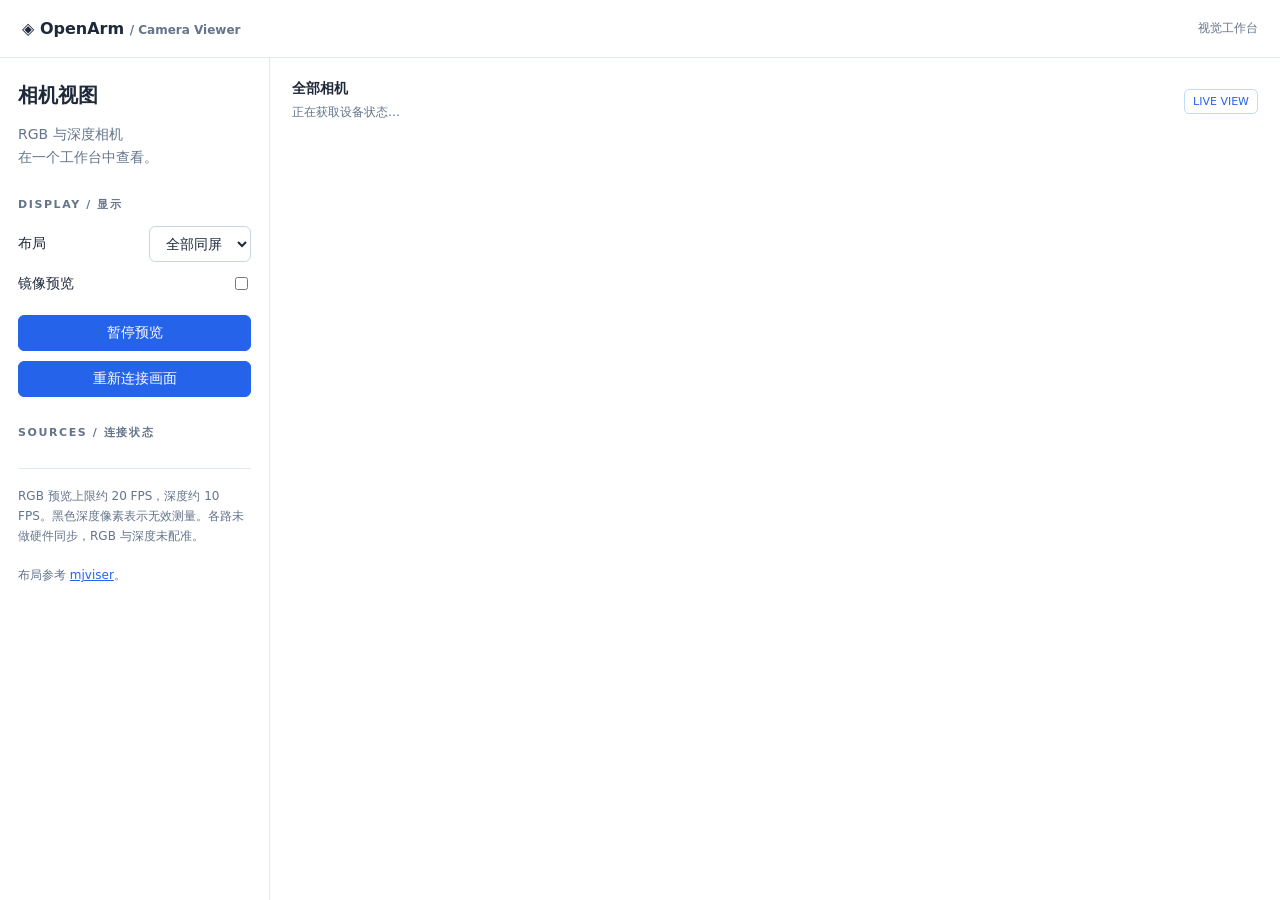
==== src/openarm_video/static/index.html @ 5cef9f57 "feat(video): add reusable RGB and depth capture library" ====
<!doctype html>
<html lang="zh-CN">
<head>
<meta charset="utf-8"><meta name="viewport" content="width=device-width, initial-scale=1">
<title>OpenArm · Camera Viewer</title>
<style>
:root{color-scheme:light;font-family:Inter,system-ui,-apple-system,"Segoe UI",sans-serif;color:#1e293b;background:#ffffff;font-size:14px}*{box-sizing:border-box}body{margin:0}button,select{font:inherit;color:inherit;background:#ffffff;border:1px solid #cbd5e1;border-radius:6px;padding:8px 12px;cursor:pointer}button{background:#2563eb;color:#ffffff;border-color:#2563eb}button:hover{background:#1d4ed8}button:focus-visible,select:focus-visible{outline:2px solid #779fff;outline-offset:3px}header{height:58px;border-bottom:1px solid #e2e8f0;display:flex;align-items:center;justify-content:space-between;padding:0 22px;background:#ffffff}header strong{font-size:16px}header span{color:#64748b;font-size:12px}.shell{display:grid;grid-template-columns:270px 1fr;min-height:calc(100vh - 58px)}aside{padding:24px 18px;background:#ffffff;border-right:1px solid #e2e8f0}h1{font-size:20px;margin:0 0 8px}p{color:#64748b;line-height:1.65}h2{font-size:11px;text-transform:uppercase;letter-spacing:1.6px;color:#64748b;margin:28px 0 14px}.field{display:flex;align-items:center;justify-content:space-between;gap:10px;margin:12px 0}.field select{max-width:146px}aside button{width:100%;margin-top:10px}input{accent-color:#2563eb}.source{display:flex;align-items:center;justify-content:space-between;margin:20px 0;gap:8px}.status{font-size:12px;color:#64748b}.status[data-online=true]{color:#15803d}.status:before{content:'●';margin-right:6px}.hint{font-size:12px;border-top:1px solid #e2e8f0;padding-top:18px;margin-top:28px}main{padding:22px;min-width:0;background:#ffffff}.toolbar{display:flex;align-items:center;justify-content:space-between;margin-bottom:20px}.toolbar p{margin:5px 0 0;font-size:12px}.tag{font-size:11px;border:1px solid #bfdbfe;border-radius:5px;padding:5px 8px;color:#2563eb}.grid{display:grid;grid-template-columns:repeat(2,minmax(0,1fr));gap:18px}.card{border:1px solid #e2e8f0;border-radius:9px;overflow:hidden;background:#ffffff;min-width:0}.card.head{grid-column:1 / -1;max-width:100%}.card header{height:45px;padding:0 14px;background:#ffffff}.card header strong{font-size:13px}.card button{font-size:12px;padding:4px 9px}.viewport{position:relative;background:#ffffff;aspect-ratio:16/9;display:grid;place-items:center;overflow:hidden}.head .viewport{aspect-ratio:4/3;max-height:47vh}.viewport img{height:100%;width:100%;object-fit:contain;position:absolute;inset:0}.placeholder{z-index:1;color:#64748b;background:#f1f5f9;padding:12px 20px;border-radius:6px;pointer-events:none}.card footer{display:flex;justify-content:space-between;padding:10px 14px;color:#64748b;font-size:11px}.grid.single{grid-template-columns:1fr}.grid.single .viewport{max-height:72vh}.card[hidden]{display:none}.card:fullscreen{width:100%;height:100%;display:flex;flex-direction:column}.card:fullscreen .viewport{flex:1;max-height:none}.muted{color:#64748b}.error{color:#a16207}a{color:#2563eb}@media(min-width:1450px){.grid{grid-template-columns:repeat(2,minmax(0,1fr))}.card.head{grid-column:1;grid-row:1 / 3}.head .viewport{max-height:none;height:calc(100% - 79px)}}@media(max-width:850px){.shell{grid-template-columns:1fr}aside{border-right:0;border-bottom:1px solid #e2e8f0;padding:16px}aside h2,aside .hint{display:none}.source{display:inline-flex;margin:12px 18px 0 0}.field{display:inline-flex;margin-right:18px}aside button{width:auto}h1{font-size:18px}.grid{grid-template-columns:1fr}.card.head{grid-column:auto}.head .viewport{max-height:none}main{padding:14px}header span{display:none}}

.card.head{grid-column:auto;grid-row:auto}.head .viewport,.depth .viewport{aspect-ratio:4/3;max-height:none;height:auto}
input[type=number]{width:95px;padding:7px;border:1px solid #cbd5e1;border-radius:6px;font:inherit}
.download{display:block;background:#2563eb;color:white;text-align:center;padding:10px;border-radius:6px;text-decoration:none}.download:hover{background:#1d4ed8}
#depth-stats{font-size:12px}.scale{height:7px;background:linear-gradient(to right,#7a0403,#f9ba38,#a4fc3c,#1bcfd4,#466be3,#30123b)}
.viewport img[hidden],.placeholder[hidden]{display:none}.card:fullscreen .viewport{height:100%;max-height:none}

#simulation{background:#fff3cd;color:#744d00;padding:12px 22px;font-weight:700;border-bottom:1px solid #f0cf73}.viewport{aspect-ratio:var(--aspect,16/9)}
</style>
</head>
<body>
<header><strong>◈ OpenArm <span> / Camera Viewer</span></strong><span>视觉工作台</span></header>
<div id="simulation" hidden>SIMULATION · 模拟画面，不是实体相机</div>
<div class="shell">
<aside><h1>相机视图</h1><p>RGB 与深度相机<br>在一个工作台中查看。</p>
<h2>Display / 显示</h2>
<label class="field">布局<select id="layout"><option value="all">全部同屏</option></select></label>
<label class="field">镜像预览<input type="checkbox" id="mirror"></label>
<button id="pause">暂停预览</button><button id="reconnect">重新连接画面</button>
<h2>Sources / 连接状态</h2><div id="sources" aria-live="polite"></div>
<section id="depth-controls" hidden><h2>Depth / 深度</h2>
<label class="field">深度相机<select id="depth-source"></select></label>
<label class="field">近端（米）<input id="near" type="number" min="0" max="19.9" step="0.1" value="0.3"></label>
<label class="field">远端（米）<input id="far" type="number" min="0.1" max="20" step="0.1" value="4"></label>
<a class="download" href="/depth.png?raw=1">下载原始深度图</a>
<p id="depth-stats" aria-live="polite">等待深度数据…</p></section>
<p class="hint">RGB 预览上限约 20 FPS，深度约 10 FPS。黑色深度像素表示无效测量。各路未做硬件同步，RGB 与深度未配准。<br><br>布局参考 <a href="https://github.com/mujocolab/mjviser" target="_blank" rel="noreferrer">mjviser</a>。</p>
</aside>
<main><div class="toolbar"><div><strong id="view-title">全部相机</strong><p id="summary" role="status">正在获取设备状态…</p></div><span class="tag" id="mode">LIVE VIEW</span></div><div class="grid" id="grid"></div></main>
</div>
<script src="/static/viewer.js" defer></script>
</body></html>
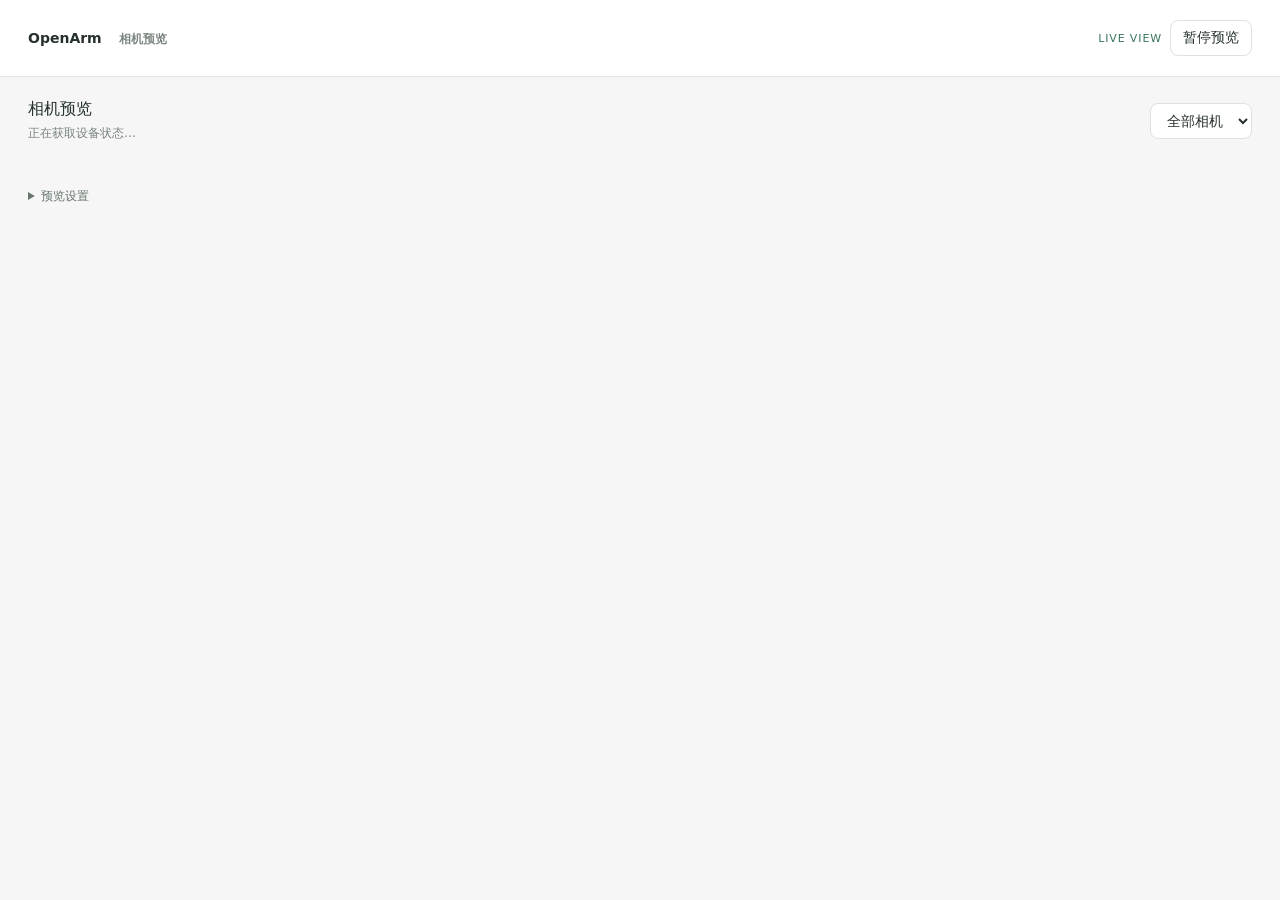
==== commit 521c48fb: "feat(video): simplify standalone camera preview" ====
--- a/src/openarm_video/static/index.html
+++ b/src/openarm_video/static/index.html
@@ -2,38 +2,20 @@
 <html lang="zh-CN">
 <head>
 <meta charset="utf-8"><meta name="viewport" content="width=device-width, initial-scale=1">
-<title>OpenArm · Camera Viewer</title>
+<title>OpenArm · 相机</title>
 <style>
-:root{color-scheme:light;font-family:Inter,system-ui,-apple-system,"Segoe UI",sans-serif;color:#1e293b;background:#ffffff;font-size:14px}*{box-sizing:border-box}body{margin:0}button,select{font:inherit;color:inherit;background:#ffffff;border:1px solid #cbd5e1;border-radius:6px;padding:8px 12px;cursor:pointer}button{background:#2563eb;color:#ffffff;border-color:#2563eb}button:hover{background:#1d4ed8}button:focus-visible,select:focus-visible{outline:2px solid #779fff;outline-offset:3px}header{height:58px;border-bottom:1px solid #e2e8f0;display:flex;align-items:center;justify-content:space-between;padding:0 22px;background:#ffffff}header strong{font-size:16px}header span{color:#64748b;font-size:12px}.shell{display:grid;grid-template-columns:270px 1fr;min-height:calc(100vh - 58px)}aside{padding:24px 18px;background:#ffffff;border-right:1px solid #e2e8f0}h1{font-size:20px;margin:0 0 8px}p{color:#64748b;line-height:1.65}h2{font-size:11px;text-transform:uppercase;letter-spacing:1.6px;color:#64748b;margin:28px 0 14px}.field{display:flex;align-items:center;justify-content:space-between;gap:10px;margin:12px 0}.field select{max-width:146px}aside button{width:100%;margin-top:10px}input{accent-color:#2563eb}.source{display:flex;align-items:center;justify-content:space-between;margin:20px 0;gap:8px}.status{font-size:12px;color:#64748b}.status[data-online=true]{color:#15803d}.status:before{content:'●';margin-right:6px}.hint{font-size:12px;border-top:1px solid #e2e8f0;padding-top:18px;margin-top:28px}main{padding:22px;min-width:0;background:#ffffff}.toolbar{display:flex;align-items:center;justify-content:space-between;margin-bottom:20px}.toolbar p{margin:5px 0 0;font-size:12px}.tag{font-size:11px;border:1px solid #bfdbfe;border-radius:5px;padding:5px 8px;color:#2563eb}.grid{display:grid;grid-template-columns:repeat(2,minmax(0,1fr));gap:18px}.card{border:1px solid #e2e8f0;border-radius:9px;overflow:hidden;background:#ffffff;min-width:0}.card.head{grid-column:1 / -1;max-width:100%}.card header{height:45px;padding:0 14px;background:#ffffff}.card header strong{font-size:13px}.card button{font-size:12px;padding:4px 9px}.viewport{position:relative;background:#ffffff;aspect-ratio:16/9;display:grid;place-items:center;overflow:hidden}.head .viewport{aspect-ratio:4/3;max-height:47vh}.viewport img{height:100%;width:100%;object-fit:contain;position:absolute;inset:0}.placeholder{z-index:1;color:#64748b;background:#f1f5f9;padding:12px 20px;border-radius:6px;pointer-events:none}.card footer{display:flex;justify-content:space-between;padding:10px 14px;color:#64748b;font-size:11px}.grid.single{grid-template-columns:1fr}.grid.single .viewport{max-height:72vh}.card[hidden]{display:none}.card:fullscreen{width:100%;height:100%;display:flex;flex-direction:column}.card:fullscreen .viewport{flex:1;max-height:none}.muted{color:#64748b}.error{color:#a16207}a{color:#2563eb}@media(min-width:1450px){.grid{grid-template-columns:repeat(2,minmax(0,1fr))}.card.head{grid-column:1;grid-row:1 / 3}.head .viewport{max-height:none;height:calc(100% - 79px)}}@media(max-width:850px){.shell{grid-template-columns:1fr}aside{border-right:0;border-bottom:1px solid #e2e8f0;padding:16px}aside h2,aside .hint{display:none}.source{display:inline-flex;margin:12px 18px 0 0}.field{display:inline-flex;margin-right:18px}aside button{width:auto}h1{font-size:18px}.grid{grid-template-columns:1fr}.card.head{grid-column:auto}.head .viewport{max-height:none}main{padding:14px}header span{display:none}}
-
-.card.head{grid-column:auto;grid-row:auto}.head .viewport,.depth .viewport{aspect-ratio:4/3;max-height:none;height:auto}
-input[type=number]{width:95px;padding:7px;border:1px solid #cbd5e1;border-radius:6px;font:inherit}
-.download{display:block;background:#2563eb;color:white;text-align:center;padding:10px;border-radius:6px;text-decoration:none}.download:hover{background:#1d4ed8}
-#depth-stats{font-size:12px}.scale{height:7px;background:linear-gradient(to right,#7a0403,#f9ba38,#a4fc3c,#1bcfd4,#466be3,#30123b)}
-.viewport img[hidden],.placeholder[hidden]{display:none}.card:fullscreen .viewport{height:100%;max-height:none}
-
-#simulation{background:#fff3cd;color:#744d00;padding:12px 22px;font-weight:700;border-bottom:1px solid #f0cf73}.viewport{aspect-ratio:var(--aspect,16/9)}
+:root{color-scheme:light;font-family:Inter,system-ui,-apple-system,"Segoe UI",sans-serif;color:#26312e;background:#f5f6f5;font-size:14px}*{box-sizing:border-box}[hidden]{display:none!important}body{margin:0}button,select,input{font:inherit}button,select{color:inherit;background:#fff;border:1px solid #dce2de;border-radius:8px;padding:8px 12px}button,summary{cursor:pointer}button:hover{background:#edf1ee}button:focus-visible,select:focus-visible,input:focus-visible,summary:focus-visible{outline:2px solid #39755b;outline-offset:3px}body>header{display:flex;align-items:center;justify-content:space-between;gap:16px;padding:20px 28px;background:#fff;border-bottom:1px solid #e3e7e4}header strong{font-weight:600}header small{color:#7a857f;margin-left:12px}.actions{display:flex;align-items:center;gap:8px}.tag{font-size:11px;letter-spacing:.08em;color:#39755b}main{max-width:1600px;margin:auto;padding:22px 28px}.toolbar{display:flex;justify-content:space-between;align-items:center;gap:12px;margin-bottom:18px}.toolbar strong{font-size:16px;font-weight:500}.toolbar p{margin:5px 0 0;color:#7a857f;font-size:12px}.grid{display:grid;grid-template-columns:repeat(2,minmax(0,1fr));gap:16px;align-items:start}.grid.has-head{grid-template-columns:minmax(0,2fr) minmax(0,1fr)}.grid.has-head .primary{grid-row:span 2}.grid.single{grid-template-columns:minmax(0,1fr);max-width:1100px;margin:auto}.card{background:#fff;border:1px solid #e0e5e1;border-radius:12px;overflow:hidden;min-width:0}.card header{display:flex;align-items:center;gap:10px;padding:10px 14px}.card header strong{font-size:13px;margin-right:auto}.card header button{font-size:12px;padding:4px 8px;border:0;color:#7a857f}.viewport{position:relative;aspect-ratio:var(--aspect,16/9);background:#111815;display:flex;align-items:center;justify-content:center;overflow:hidden}.viewport img{width:100%;height:100%;object-fit:contain}.placeholder{position:absolute;inset:0;display:flex;align-items:center;justify-content:center;background:#111815b8;color:#e3e9e5;font-size:13px;padding:20px;text-align:center}.card footer{display:flex;justify-content:space-between;gap:8px;padding:9px 14px;font-size:11px;color:#7a857f}.status{font-size:11px;color:#8b7260;white-space:nowrap}.status:before{content:'●';font-size:8px;margin-right:5px}.status[data-online=true]{color:#39755b}.card:fullscreen{display:flex;flex-direction:column;border:0;border-radius:0;background:#111815}.card:fullscreen header,.card:fullscreen footer{background:#fff}.card:fullscreen .viewport{flex:1;aspect-ratio:auto;min-height:0}.card:fullscreen .viewport img{position:absolute;inset:0}.settings{margin-top:20px;color:#68766e;font-size:12px}.settings>summary{width:fit-content;padding:8px 0}.settings-body{display:flex;gap:24px;flex-wrap:wrap;padding:12px 0}.field{display:flex;align-items:center;gap:10px;margin:8px 0}.field input[type=number]{width:80px;padding:6px;border:1px solid #dce2de;border-radius:6px}.source{display:flex;justify-content:space-between;gap:24px;margin:8px 0}.download{color:#39755b}#depth-stats,.hint{font-size:12px;line-height:1.7;color:#7a857f}.scale{height:4px;background:linear-gradient(to right,#7a0403,#f9ba38,#a4fc3c,#1bcfd4,#466be3,#30123b)}#simulation{padding:10px 28px;background:#fff3cd;color:#744d00}input{accent-color:#39755b}
+@media(max-width:760px){body>header{padding:16px}header small{display:none}main{padding:16px}.grid,.grid.has-head{grid-template-columns:minmax(0,1fr)}.grid.has-head .primary{grid-row:auto}.toolbar{align-items:flex-start}.actions{gap:6px}.tag{display:none}.card footer{font-size:11px}}
 </style>
 </head>
 <body>
-<header><strong>◈ OpenArm <span> / Camera Viewer</span></strong><span>视觉工作台</span></header>
+<header><strong>OpenArm <small>相机预览</small></strong><div class="actions"><span class="tag" id="mode">LIVE VIEW</span><button id="pause">暂停预览</button></div></header>
 <div id="simulation" hidden>SIMULATION · 模拟画面，不是实体相机</div>
-<div class="shell">
-<aside><h1>相机视图</h1><p>RGB 与深度相机<br>在一个工作台中查看。</p>
-<h2>Display / 显示</h2>
-<label class="field">布局<select id="layout"><option value="all">全部同屏</option></select></label>
-<label class="field">镜像预览<input type="checkbox" id="mirror"></label>
-<button id="pause">暂停预览</button><button id="reconnect">重新连接画面</button>
-<h2>Sources / 连接状态</h2><div id="sources" aria-live="polite"></div>
-<section id="depth-controls" hidden><h2>Depth / 深度</h2>
-<label class="field">深度相机<select id="depth-source"></select></label>
-<label class="field">近端（米）<input id="near" type="number" min="0" max="19.9" step="0.1" value="0.3"></label>
-<label class="field">远端（米）<input id="far" type="number" min="0.1" max="20" step="0.1" value="4"></label>
-<a class="download" href="/depth.png?raw=1">下载原始深度图</a>
-<p id="depth-stats" aria-live="polite">等待深度数据…</p></section>
-<p class="hint">RGB 预览上限约 20 FPS，深度约 10 FPS。黑色深度像素表示无效测量。各路未做硬件同步，RGB 与深度未配准。<br><br>布局参考 <a href="https://github.com/mujocolab/mjviser" target="_blank" rel="noreferrer">mjviser</a>。</p>
-</aside>
-<main><div class="toolbar"><div><strong id="view-title">全部相机</strong><p id="summary" role="status">正在获取设备状态…</p></div><span class="tag" id="mode">LIVE VIEW</span></div><div class="grid" id="grid"></div></main>
-</div>
+<main>
+<div class="toolbar"><div><strong id="view-title">相机预览</strong><p id="summary" role="status">正在获取设备状态…</p></div><select id="layout" aria-label="选择画面"><option value="all">全部相机</option></select></div>
+<div class="grid" id="grid"></div>
+<details class="settings"><summary>预览设置</summary><div class="settings-body"><section><label class="field">镜像预览<input type="checkbox" id="mirror"></label><label class="field" id="depth-toggle" hidden>显示深度<input type="checkbox" id="show-depth"></label><button id="reconnect">重新连接画面</button></section><div id="sources"></div>
+<section id="depth-controls" hidden><label class="field">深度相机<select id="depth-source"></select></label><label class="field">近端（米）<input id="near" type="number" min="0" max="19.9" step="0.1" value="0.3"></label><label class="field">远端（米）<input id="far" type="number" min="0.1" max="20" step="0.1" value="4"></label><a class="download" href="/depth.png?raw=1">下载原始深度图</a><p id="depth-stats">等待深度数据…</p></section></div><p class="hint">FPS 为浏览器画面更新率。后台标签页自动暂停预览。各路未做硬件同步，RGB 与深度未配准。</p></details>
+</main>
 <script src="/static/viewer.js" defer></script>
 </body></html>
